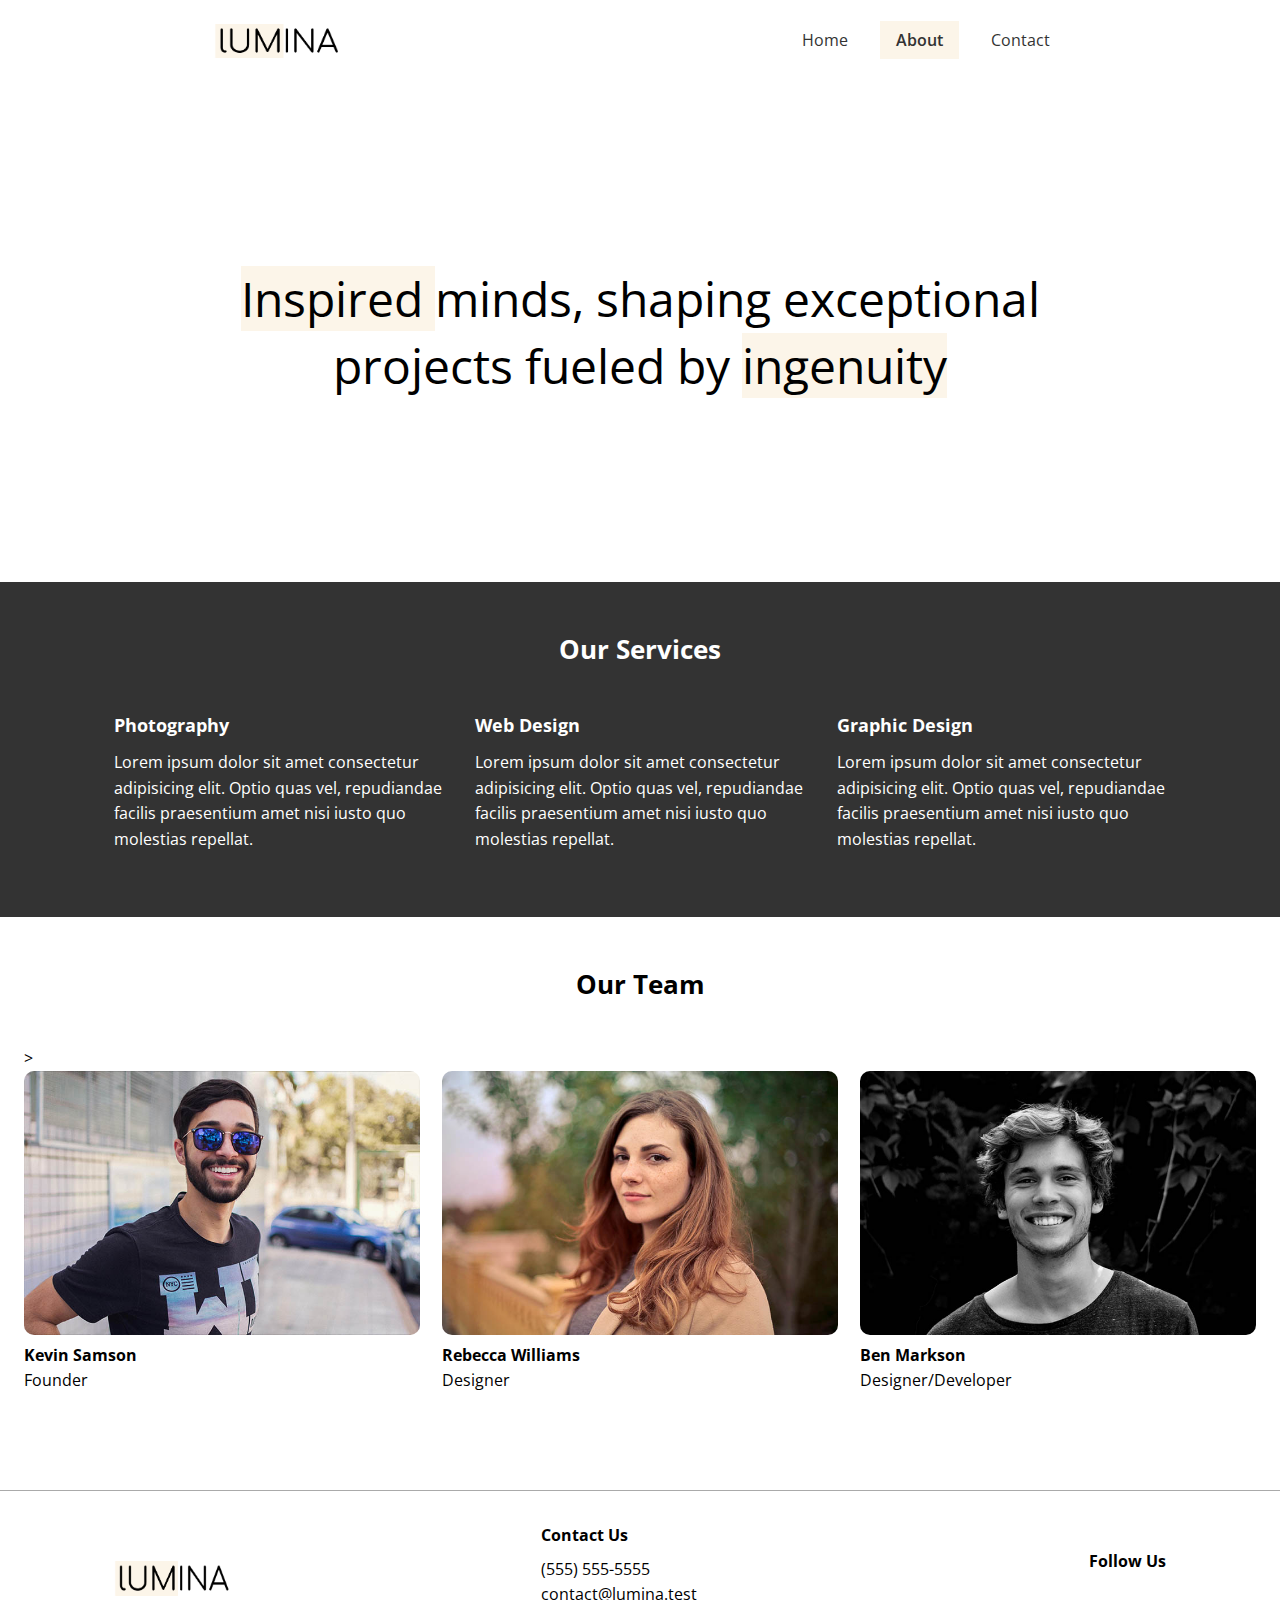
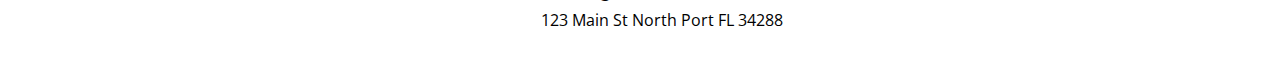
==== about.html @ abdc2e75 "About Page" ====
<!DOCTYPE html>
<html lang="en">
<head>
    <meta charset="UTF-8">
    <meta name="viewport" content="width=device-width, initial-scale=1.0">
    <link rel="stylesheet" href="https://cdnjs.cloudflare.com/ajax/libs/font-awesome/6.6.0/css/all.min.css" integrity="sha512-Kc323vGBEqzTmouAECnVceyQqyqdsSiqLQISBL29aUW4U/M7pSPA/gEUZQqv1cwx4OnYxTxve5UMg5GT6L4JJg==" crossorigin="anonymous" referrerpolicy="no-referrer" />
    <link rel="preconnect" href="https://fonts.googleapis.com">
    <link rel="preconnect" href="https://fonts.gstatic.com" crossorigin>
    <link href="https://fonts.googleapis.com/css2?family=Open+Sans:ital,wght@0,300..800;1,300..800&display=swap" rel="stylesheet">
    <link rel="stylesheet" href="./css/styles.css">
    <link rel="icon" href="./images/favicon.ico">
    <title>Lumina Creative</title>
</head>
<body>
   <header class="header">
    <div class="container container-sm header-flex">
        <img src="images/logo.png" alt="Lumina Creative" class="logo">
        <nav>
            <ul class="main-menu">
                <li><a href="index.html">Home</a></li>
                <li><a class="current" href="about.html">About</a></li>
                <li><a href="contact.html">Contact</a></li>
            </ul>
        </nav>
    </div>
   </header>
   <section class="hero">
    <div class="container container-sm">
        <h2>
            <span class="bg-primary">Inspired
            </span> minds, shaping exceptional projects fueled by <span class="bg-primary">ingenuity</span>
        </h2>
    </div>
   </section>

   <section class="services">
    <div class="container">
        <h2 class="section-heading">Our Services</h2>
        <div class="services-flex">
            <div class="service-item">
                <h4>Photography</h4>
                <p>Lorem ipsum dolor sit amet consectetur adipisicing elit. Optio quas vel, repudiandae facilis praesentium amet nisi iusto quo molestias repellat.</p>
            </div>
            <div class="service-item">
                <h4>Web Design</h4>
                <p>Lorem ipsum dolor sit amet consectetur adipisicing elit. Optio quas vel, repudiandae facilis praesentium amet nisi iusto quo molestias repellat.</p>
            </div>
            <div class="service-item">
                <h4>Graphic Design</h4>
                <p>Lorem ipsum dolor sit amet consectetur adipisicing elit. Optio quas vel, repudiandae facilis praesentium amet nisi iusto quo molestias repellat.</p>
            </div>
        </div>
    </div>
   </section>

   <section class="team">
    <div class="container container-lg">
        <h2 class="section-heading">Our Team</h2>>
        <div class="team-flex">
            <div class="team-item">
                <img src="images/team1.jpg" alt="Team Member">
                <h4>Kevin Samson</h4>
                <p>Founder</p>
            </div>
            <div class="team-item">
                <img src="images/team2.jpg" alt="Team Member">
                <h4>Rebecca Williams</h4>
                <p>Designer</p>
            </div>
            <div class="team-item">
                <img src="images/team3.jpg" alt="Team Member">
                <h4>Ben Markson</h4>
                <p>Designer/Developer</p>
            </div>
        </div>
    </div>
   </section>

   <footer class="footer">
    <div class="container footer-flex">
        <img src="images/logo.png" alt="Lumina Creative">

        <div class="contact">
            <h4>Contact Us</h4>
            <ul>
                <li>(555) 555-5555</li>
                <li>contact@lumina.test</li>
                <li>123 Main St North Port FL 34288</li>
            </ul>
        </div>
        <div class="socia">
            <h4>Follow Us</h4>
            <a href="#"><i class="fab fa-facebook fa-2x"></i></a>
            <a href="#"><i class="fab fa-twitter fa-2x"></i></a>
            <a href="#"><i class="fab fa-instagram fa-2x"></i></a>
            <a href="#"><i class="fab fa-pinterest fa-2x"></i></a>
            <a href="#"><i class="fab fa-tumblr fa-2x"></i></a>
        </div>
    </div>
   </footer>
</body>
</html>
---- css/styles.css ----
* {
    margin: 0;
    padding: 0;
    box-sizing: border-box;
}

:root {
    --primary-color:#fcf5e9;
    --container-normal:1100px;
    --container-wide:1400px;
    --container-narrow:900px;
}

body {
    font-family: 'Open Sans', sans-serif;
    line-height: 1.6;
}

a {
    text-decoration: none;
    color: #333;
}

ul {
    list-style: none;
}

img {
    max-width: 100%;
}

/* utility classes */
.bg-primary {
    background: var(--primary-color);
}

.section-heading {
    font-size: 1.6rem;
    text-align: center;
    margin-bottom: 40px;
}

/* container */
.container {
    max-width: var(--container-normal);
    margin: 0 auto;
    padding: 0 1.5rem;
}

.container-lg {
    max-width: var(--container-wide);
}

.container-sm {
    max-width: var(--container-narrow);
}

/* header */
.header {
    margin:1.5rem auto;
}

.header .logo {
    width: 130px;
}
.header .header-flex {
    display: flex;
    justify-content: space-between;
    align-items: center;
}

.header .main-menu {
    display:flex;
    gap: 1rem;
}

.header .main-menu a {
    padding: 0.5rem 1rem;
}

.header .main-menu a:hover {
    background: var(--primary-color);
}

.current {
    background: var(--primary-color);
    font-weight: 600;
}

/* Hero */
.hero {
    height: 500px;
    display: flex;
    justify-content: center;
    align-items: center;
    text-align: center;
}

.hero h2 {
    font-size: 3rem;
    line-height: 1.4;
    font-weight: normal;
}

.gallery-flex {
    display: flex;
    justify-content: center;
    flex-wrap: wrap;
    gap: 20px;
}

.gallery-item {
    width: calc(33.333% - 20px);
    border-radius: 10px;
}

.gallery-item:hover {
    opacity: 0.8;
}

.gallery-item img {
    border-radius: 10px;
}

/* footer */

.footer {
    border-top: 1px solid #aaa;
    padding: 2rem 1.5rem;
    margin-top: 2rem;
}

.footer .footer-flex {
    display: flex;
    justify-content: space-between;
    align-items: center;
}

.footer img {
    width: 120px;
    height: 35px;
}

.footer h4 {
    font-size: 1rem;
    margin-bottom: 0.5rem;
}

.footer a {
    margin: 0.2rem;
}

/* Services */

.services {
    background: #333;
    color: #fff;
    padding: 3rem 0 4rem;
}

.services-flex {
    display: flex;
    gap: 2rem;
}

.service-item h4 {
    font-size: 1.1rem;
    margin-bottom: 0.7rem;
}

/* Team */

.team {
    padding: 3rem 0 4rem;
}

.team-flex {
    display: flex;
    gap: 1.4rem;
}

.team img {
    border-radius: 10px;
}

/* media Queries */
@media(max-width:768px) {
    .header .header-flex {
        flex-direction: column;
        gap: 1.5rem;
    }

    .hero {
        height: 300px;
    }

    .hero h2 {
        font-size: 1.8rem;
    }

    .gallery-item {
        width: calc(50% - 20px);
    }

    .footer .footer-flex{
        flex-direction: column;
        gap: 1.5rem;
        text-align: center;
    }

    .services .services-flex {
        flex-direction: column;
        gap: 1.5rem;
    }

    .team .team-flex {
        flex-direction: column;
        gap: 1.5rem;
    }
}
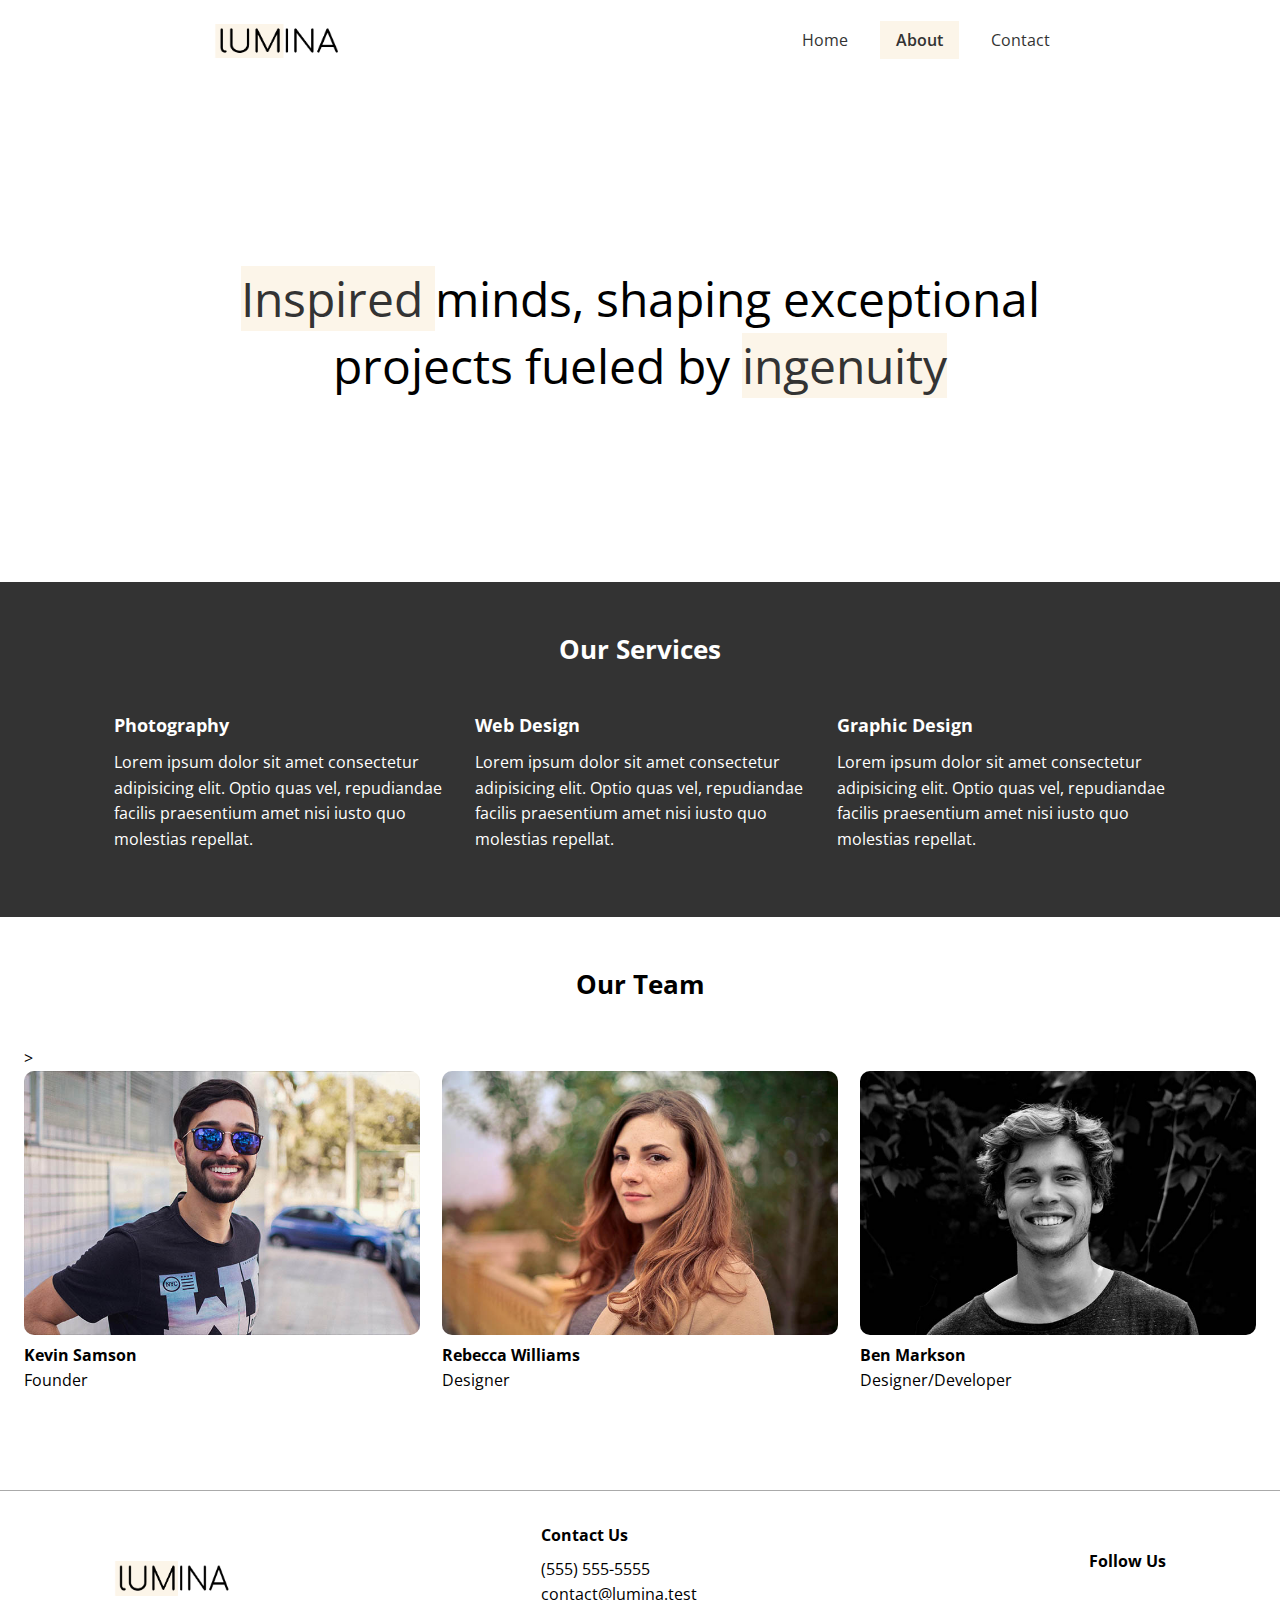
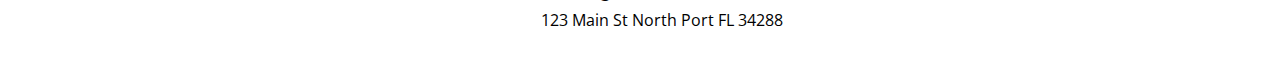
==== commit 9389932e: "feature-Contact-Page" ====
--- a/about.html
+++ b/about.html
@@ -9,7 +9,7 @@
     <link href="https://fonts.googleapis.com/css2?family=Open+Sans:ital,wght@0,300..800;1,300..800&display=swap" rel="stylesheet">
     <link rel="stylesheet" href="./css/styles.css">
     <link rel="icon" href="./images/favicon.ico">
-    <title>Lumina Creative</title>
+    <title>About Lumina Creative</title>
 </head>
 <body>
    <header class="header">
@@ -33,7 +33,7 @@
     </div>
    </section>
 
-   <section class="services">
+   <section class="services bg-dark">
     <div class="container">
         <h2 class="section-heading">Our Services</h2>
         <div class="services-flex">
@@ -80,7 +80,7 @@
     <div class="container footer-flex">
         <img src="images/logo.png" alt="Lumina Creative">
 
-        <div class="contact">
+        <div>
             <h4>Contact Us</h4>
             <ul>
                 <li>(555) 555-5555</li>
@@ -88,7 +88,7 @@
                 <li>123 Main St North Port FL 34288</li>
             </ul>
         </div>
-        <div class="socia">
+        <div>
             <h4>Follow Us</h4>
             <a href="#"><i class="fab fa-facebook fa-2x"></i></a>
             <a href="#"><i class="fab fa-twitter fa-2x"></i></a>
--- a/css/styles.css
+++ b/css/styles.css
@@ -2,186 +2,255 @@
     margin: 0;
     padding: 0;
     box-sizing: border-box;
-}
-
-:root {
-    --primary-color:#fcf5e9;
-    --container-normal:1100px;
-    --container-wide:1400px;
-    --container-narrow:900px;
-}
-
-body {
+  }
+  
+  :root {
+    --primary-color: #fcf5e9;
+    --dark-color: #333;
+    --container-normal: 1100px;
+    --container-wide: 1400px;
+    --container-narrow: 900px;
+  }
+  
+  body {
     font-family: 'Open Sans', sans-serif;
     line-height: 1.6;
-}
-
-a {
+  }
+  
+  a {
     text-decoration: none;
     color: #333;
-}
-
-ul {
+  }
+  
+  ul {
     list-style: none;
-}
-
-img {
+  }
+  
+  img {
     max-width: 100%;
-}
-
-/* utility classes */
-.bg-primary {
+  }
+  
+  /* Utility Classes */
+  .bg-primary {
     background: var(--primary-color);
-}
-
-.section-heading {
+    color: #333;
+  }
+  
+  .bg-dark {
+    background: var(--dark-color);
+    color: #fff;
+  }
+  
+  .bg-dark .bg-primary {
+    padding: 0 0.3rem;
+  }
+  
+  .btn {
+    display: inline-block;
+    padding: 1rem 2rem;
+    border: 1px solid #333;
+    background: transparent;
+    font-family: inherit;
+    font-size: inherit;
+    cursor: pointer;
+  }
+  
+  .btn:hover {
+    background: #333;
+    color: #fff;
+  }
+  
+  .visually-hidden {
+    clip: rect(0 0 0 0);
+    clip-path: inset(50%);
+    height: 1px;
+    overflow: hidden;
+    position: absolute;
+    white-space: nowrap;
+    width: 1px;
+  }
+  
+  .section-heading {
     font-size: 1.6rem;
     text-align: center;
     margin-bottom: 40px;
-}
-
-/* container */
-.container {
+  }
+  
+  /* Container */
+  .container {
     max-width: var(--container-normal);
     margin: 0 auto;
     padding: 0 1.5rem;
-}
-
-.container-lg {
+  }
+  
+  .container-lg {
     max-width: var(--container-wide);
-}
-
-.container-sm {
+  }
+  
+  .container-sm {
     max-width: var(--container-narrow);
-}
-
-/* header */
-.header {
-    margin:1.5rem auto;
-}
-
-.header .logo {
+  }
+  
+  /* Header */
+  .header {
+    margin: 1.5rem auto;
+  }
+  
+  .header .logo {
     width: 130px;
-}
-.header .header-flex {
+  }
+  
+  .header .header-flex {
     display: flex;
     justify-content: space-between;
     align-items: center;
-}
-
-.header .main-menu {
-    display:flex;
+  }
+  
+  .header .main-menu {
+    display: flex;
     gap: 1rem;
-}
-
-.header .main-menu a {
+  }
+  
+  .header .main-menu a {
     padding: 0.5rem 1rem;
-}
-
-.header .main-menu a:hover {
+  }
+  
+  .header .main-menu a:hover {
     background: var(--primary-color);
-}
-
-.current {
+  }
+  
+  .current {
     background: var(--primary-color);
     font-weight: 600;
-}
-
-/* Hero */
-.hero {
+  }
+  
+  /* Hero */
+  .hero {
     height: 500px;
     display: flex;
     justify-content: center;
     align-items: center;
     text-align: center;
-}
-
-.hero h2 {
+  }
+  
+  .hero h2 {
     font-size: 3rem;
     line-height: 1.4;
     font-weight: normal;
-}
-
-.gallery-flex {
+  }
+  
+  .gallery-flex {
     display: flex;
     justify-content: center;
     flex-wrap: wrap;
     gap: 20px;
-}
-
-.gallery-item {
+  }
+  
+  .gallery-item {
     width: calc(33.333% - 20px);
     border-radius: 10px;
-}
-
-.gallery-item:hover {
-    opacity: 0.8;
-}
-
-.gallery-item img {
+  }
+  
+  .gallery-item img {
     border-radius: 10px;
-}
-
-/* footer */
-
-.footer {
+  }
+  
+  .gallery-item:hover {
+    opacity: 0.9;
+  }
+  
+  /* Footer */
+  .footer {
     border-top: 1px solid #aaa;
     padding: 2rem 1.5rem;
     margin-top: 2rem;
-}
-
-.footer .footer-flex {
+  }
+  
+  .footer .footer-flex {
     display: flex;
     justify-content: space-between;
     align-items: center;
-}
-
-.footer img {
+  }
+  
+  .footer img {
     width: 120px;
     height: 35px;
-}
-
-.footer h4 {
+  }
+  
+  .footer h4 {
     font-size: 1rem;
     margin-bottom: 0.5rem;
-}
-
-.footer a {
+  }
+  
+  .footer a {
     margin: 0.2rem;
-}
-
-/* Services */
-
-.services {
-    background: #333;
-    color: #fff;
+  }
+  
+  /* Services */
+  .services {
     padding: 3rem 0 4rem;
-}
-
-.services-flex {
+  }
+  
+  .services-flex {
     display: flex;
     gap: 2rem;
-}
-
-.service-item h4 {
+  }
+  
+  .service-item h4 {
     font-size: 1.1rem;
     margin-bottom: 0.7rem;
-}
-
-/* Team */
-
-.team {
+  }
+  
+  /* Team */
+  .team {
     padding: 3rem 0 4rem;
-}
-
-.team-flex {
+  }
+  
+  .team-flex {
     display: flex;
     gap: 1.4rem;
-}
-
-.team img {
+  }
+  
+  .team img {
     border-radius: 10px;
-}
+  }
+  
+  /* Contact */
+  .contact {
+    padding: 3rem 0 4rem;
+  }
+  
+  .contact p {
+    text-align: center;
+    margin-bottom: 2rem;
+  }
+  
+  .form-group {
+    margin: 2rem 0;
+  }
+  
+  .contact input,
+  .contact textarea {
+    border: none;
+    border-bottom: 1px #333 solid;
+    width: 100%;
+    font-family: inherit;
+    font-size: inherit;
+    padding-bottom: 1rem;
+  }
+  
+  .contact textarea {
+    height: 200px;
+  }
+  
+  .contact input:focus,
+  .contact textarea:focus {
+    outline: 0;
+  }
+  
+  .contact button {
+    width: 100%;
+  }
 
 /* media Queries */
 @media(max-width:768px) {
